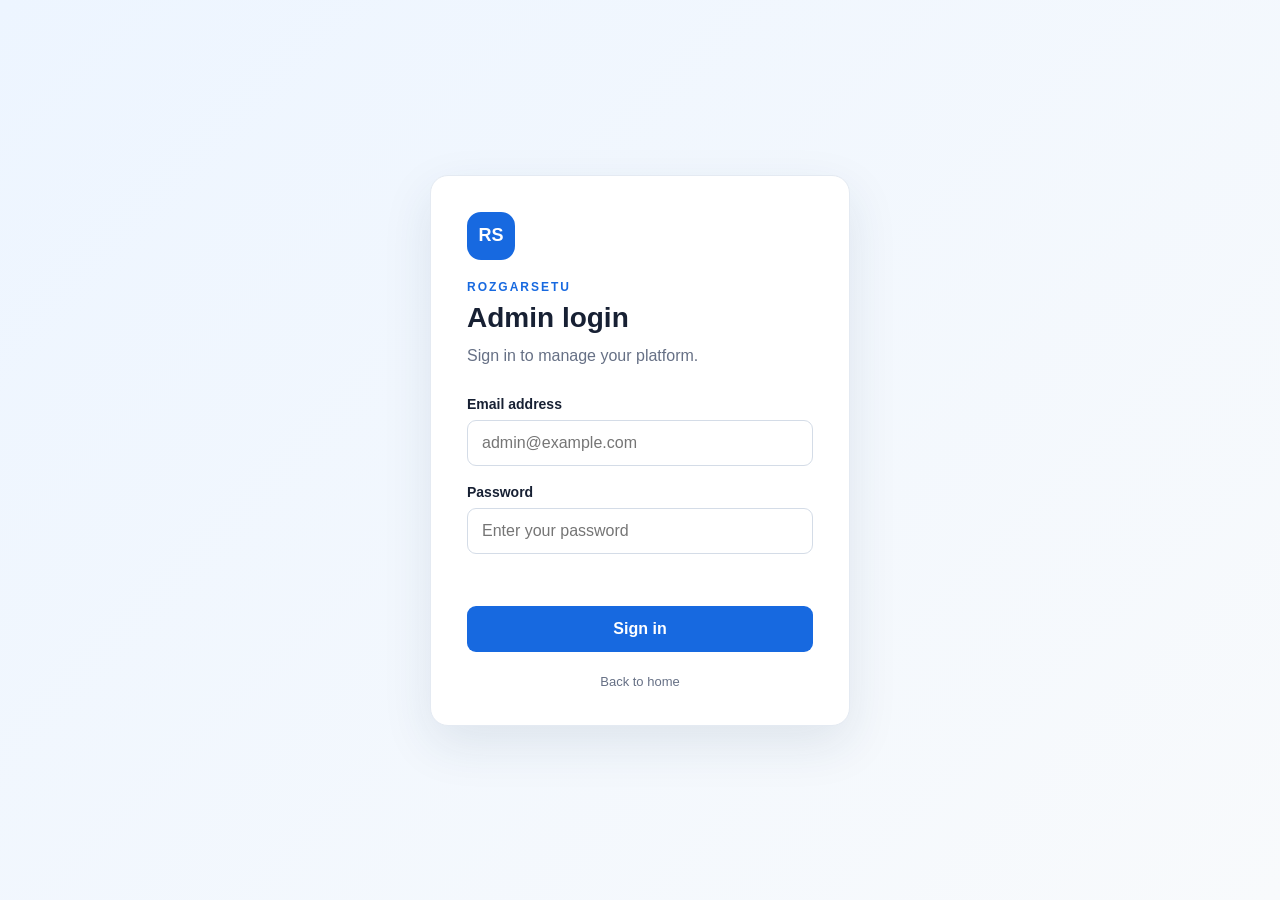
==== src/main/resources/static/pages/admin-login.html @ 34cd6eea "Updated project" ====
<!DOCTYPE html>
<html lang="en">
<head>
    <meta charset="UTF-8">
    <meta name="viewport" content="width=device-width, initial-scale=1.0">
    <title>Admin Login | RozgarSetu</title>
    <link rel="stylesheet" href="../css/login.css">
    <script src="../js/login.js" defer></script>
</head>
<body>
<main class="page">
    <section class="login-card">
        <div class="brand-mark" aria-hidden="true">RS</div>
        <p class="eyebrow">ROZGARSETU</p>
        <h1>Admin login</h1>
        <p class="subtitle">Sign in to manage your platform.</p>

        <form id="loginForm">
            <label for="email">Email address</label>
            <input
                    type="email"
                    id="email"
                    name="email"
                    placeholder="admin@example.com"
                    autocomplete="username"
                    required
            >

            <label for="password">Password</label>
            <input
                    type="password"
                    id="password"
                    name="password"
                    placeholder="Enter your password"
                    autocomplete="current-password"
                    required
            >

            <p id="message" class="message" role="alert" aria-live="polite"></p>

            <button type="submit" id="loginButton">Sign in</button>
        </form>

        <a class="back-link" href="../index.html">Back to home</a>
    </section>
</main>
</body>
</html>
---- src/main/resources/static/css/login.css ----
* {
    box-sizing: border-box;
}

body {
    margin: 0;
    min-height: 100vh;
    font-family: Arial, sans-serif;
    color: #172033;
    background: linear-gradient(135deg, #edf5ff, #f8fafc);
}

.page {
    min-height: 100vh;
    display: grid;
    place-items: center;
    padding: 24px;
}

.login-card {
    width: 100%;
    max-width: 420px;
    padding: 36px;
    background: #fff;
    border: 1px solid #e4eaf2;
    border-radius: 18px;
    box-shadow: 0 18px 50px rgba(30, 55, 90, 0.10);
}

.brand-mark {
    width: 48px;
    height: 48px;
    display: grid;
    place-items: center;
    border-radius: 14px;
    background: #1769e0;
    color: #fff;
    font-size: 18px;
    font-weight: 700;
}

.eyebrow {
    margin: 20px 0 8px;
    color: #1769e0;
    font-size: 12px;
    font-weight: 700;
    letter-spacing: 2px;
}

h1 {
    margin: 0;
    font-size: 28px;
}

.subtitle {
    margin: 10px 0 28px;
    color: #667085;
    line-height: 1.5;
}

label {
    display: block;
    margin: 18px 0 8px;
    font-size: 14px;
    font-weight: 600;
}

input {
    width: 100%;
    padding: 13px 14px;
    border: 1px solid #d4dce7;
    border-radius: 9px;
    font: inherit;
    outline: none;
}

input:focus {
    border-color: #1769e0;
    box-shadow: 0 0 0 3px rgba(23, 105, 224, 0.12);
}

button {
    width: 100%;
    margin-top: 10px;
    padding: 14px;
    border: 0;
    border-radius: 9px;
    background: #1769e0;
    color: #fff;
    font: inherit;
    font-weight: 700;
    cursor: pointer;
}

button:hover {
    background: #1056bd;
}

button:disabled {
    cursor: not-allowed;
    opacity: 0.65;
}

.message {
    min-height: 20px;
    margin: 14px 0 8px;
    color: #b42318;
    font-size: 14px;
}

.back-link {
    display: block;
    margin-top: 22px;
    color: #667085;
    text-align: center;
    text-decoration: none;
    font-size: 13px;
}

.back-link:hover {
    color: #1769e0;
}

@media (max-width: 480px) {
    .login-card {
        padding: 26px 22px;
    }
}
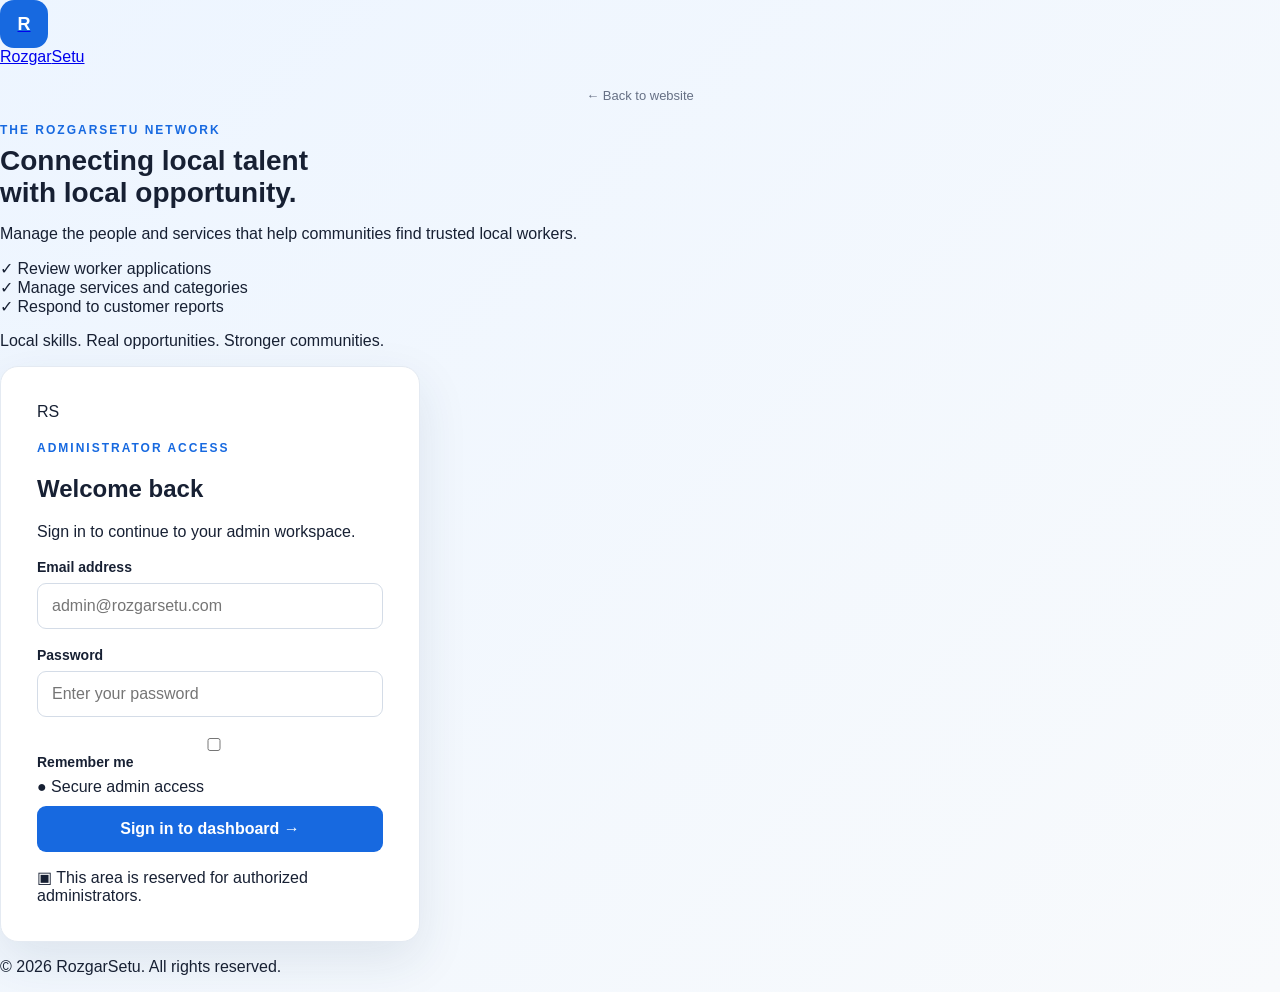
==== commit de707e69: "Updated project" ====
--- a/src/main/resources/static/pages/admin-login.html
+++ b/src/main/resources/static/pages/admin-login.html
@@ -5,44 +5,126 @@
     <meta name="viewport" content="width=device-width, initial-scale=1.0">
     <title>Admin Login | RozgarSetu</title>
     <link rel="stylesheet" href="../css/login.css">
-    <script src="../js/login.js" defer></script>
 </head>
 <body>
-<main class="page">
-    <section class="login-card">
-        <div class="brand-mark" aria-hidden="true">RS</div>
-        <p class="eyebrow">ROZGARSETU</p>
-        <h1>Admin login</h1>
-        <p class="subtitle">Sign in to manage your platform.</p>
+<header class="site-header">
+    <a class="brand" href="../index.html" aria-label="RozgarSetu home">
+        <span class="brand-mark">R</span>
+        <span>Rozgar<span class="brand-highlight">Setu</span></span>
+    </a>
 
-        <form id="loginForm">
-            <label for="email">Email address</label>
-            <input
-                    type="email"
-                    id="email"
-                    name="email"
-                    placeholder="admin@example.com"
-                    autocomplete="username"
-                    required
-            >
+    <a class="back-link" href="../index.html">
+        <span aria-hidden="true">←</span>
+        Back to website
+    </a>
+</header>
 
-            <label for="password">Password</label>
-            <input
-                    type="password"
-                    id="password"
-                    name="password"
-                    placeholder="Enter your password"
-                    autocomplete="current-password"
-                    required
-            >
+<main class="login-layout">
+    <section class="welcome-panel" aria-labelledby="welcome-title">
+        <div class="welcome-content">
+            <p class="eyebrow">THE ROZGARSETU NETWORK</p>
 
-            <p id="message" class="message" role="alert" aria-live="polite"></p>
+            <h1 id="welcome-title">
+                Connecting local talent<br>
+                with <span>local opportunity.</span>
+            </h1>
 
-            <button type="submit" id="loginButton">Sign in</button>
-        </form>
+            <p class="welcome-description">
+                Manage the people and services that help communities
+                find trusted local workers.
+            </p>
 
-        <a class="back-link" href="../index.html">Back to home</a>
+            <div class="welcome-highlights">
+                <div class="highlight">
+                    <span class="highlight-icon" aria-hidden="true">✓</span>
+                    <span>Review worker applications</span>
+                </div>
+                <div class="highlight">
+                    <span class="highlight-icon" aria-hidden="true">✓</span>
+                    <span>Manage services and categories</span>
+                </div>
+                <div class="highlight">
+                    <span class="highlight-icon" aria-hidden="true">✓</span>
+                    <span>Respond to customer reports</span>
+                </div>
+            </div>
+        </div>
+
+        <div class="welcome-footer">
+            <span class="footer-line"></span>
+            <p>Local skills. Real opportunities. Stronger communities.</p>
+        </div>
+    </section>
+
+    <section class="login-panel" aria-labelledby="login-title">
+        <div class="login-card">
+            <div class="login-card-heading">
+                <div class="admin-icon" aria-hidden="true">
+                    <span>RS</span>
+                </div>
+
+                <p class="eyebrow">ADMINISTRATOR ACCESS</p>
+                <h2 id="login-title">Welcome back</h2>
+                <p class="login-subtitle">
+                    Sign in to continue to your admin workspace.
+                </p>
+            </div>
+
+            <form id="adminLoginForm" class="login-form">
+                <div class="form-field">
+                    <label for="email">Email address</label>
+                    <input
+                            type="email"
+                            id="email"
+                            name="email"
+                            placeholder="admin@rozgarsetu.com"
+                            autocomplete="username"
+                            required
+                    >
+                </div>
+
+                <div class="form-field">
+                    <label for="password">Password</label>
+                    <input
+                            type="password"
+                            id="password"
+                            name="password"
+                            placeholder="Enter your password"
+                            autocomplete="current-password"
+                            required
+                    >
+                </div>
+
+                <div class="form-options">
+                    <label class="remember-option" for="rememberMe">
+                        <input type="checkbox" id="rememberMe" name="rememberMe">
+                        <span>Remember me</span>
+                    </label>
+                    <span class="secure-note">
+                            <span aria-hidden="true">●</span> Secure admin access
+                        </span>
+                </div>
+
+                <button type="submit" class="login-button">
+                    <span>Sign in to dashboard</span>
+                    <span class="button-arrow" aria-hidden="true">→</span>
+                </button>
+
+                <p id="loginMessage" class="login-message" role="status" aria-live="polite"></p>
+            </form>
+
+            <div class="login-card-footer">
+                <span class="footer-lock" aria-hidden="true">▣</span>
+                This area is reserved for authorized administrators.
+            </div>
+        </div>
+
+        <p class="copyright">
+            © 2026 RozgarSetu. All rights reserved.
+        </p>
     </section>
 </main>
+
+<script src="../js/login.js"></script>
 </body>
 </html>
